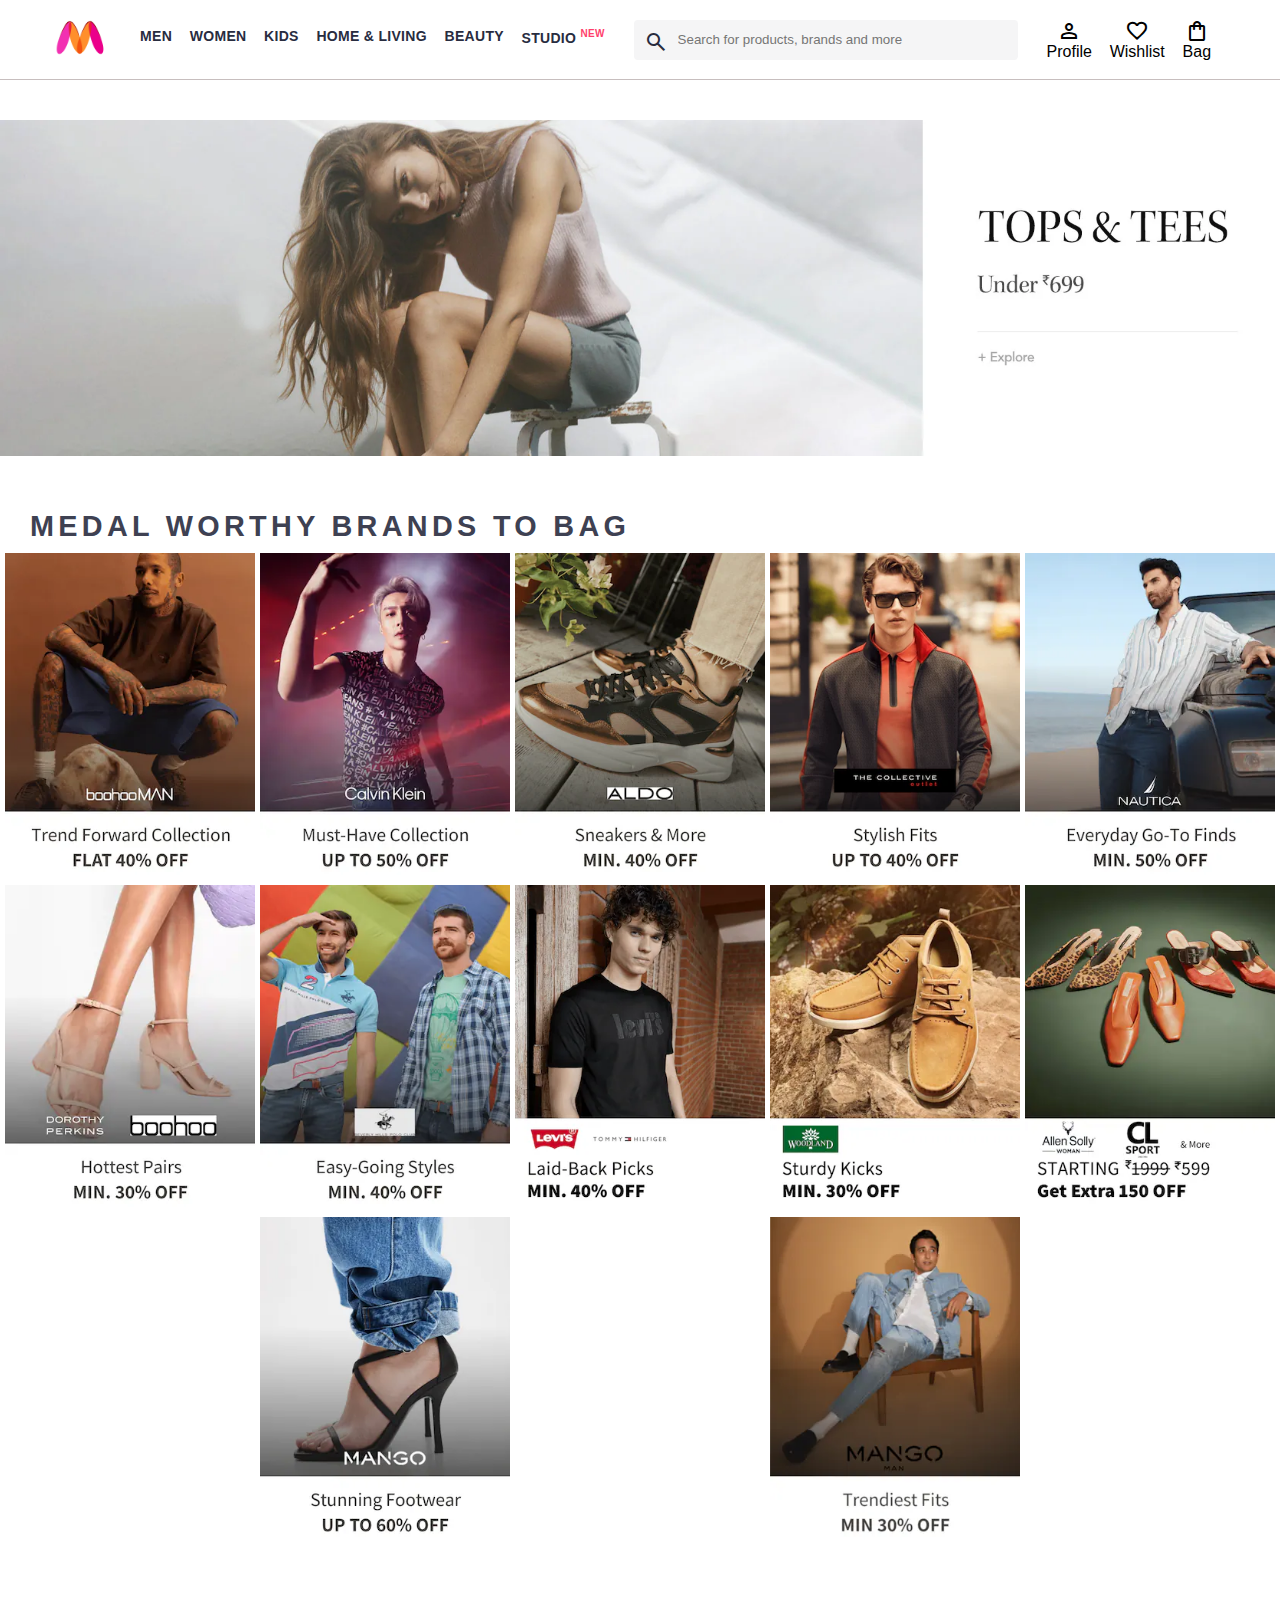
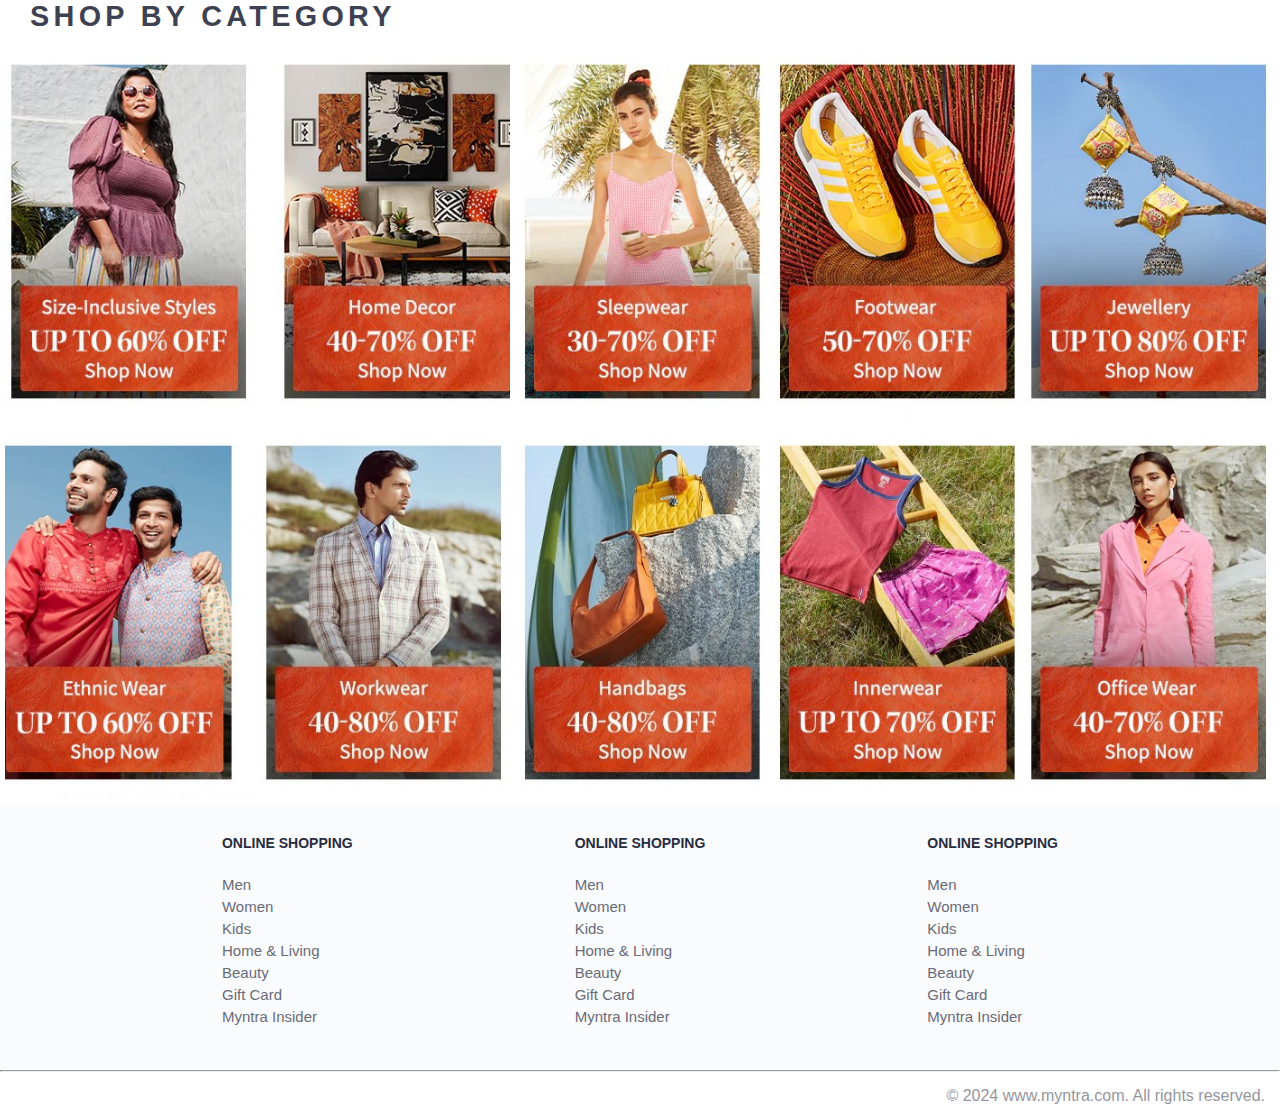
==== index.html @ bef6f416 "clone" ====
<!DOCTYPE html>
<html lang="en">
<head>
    <meta charset="UTF-8">
    <meta name="viewport" content="width=device-width, initial-scale=1.0">
    <title>Myntra</title>
    <link rel="stylesheet" href="style.css">
    <link rel="stylesheet" href="https://fonts.googleapis.com/css2?family=Material+Symbols+Outlined:opsz,wght,FILL,GRAD@20..48,100..700,0..1,-50..200" />
</head>
<body>
    <header>
        <div class="logo_container">
            <a href="#"><img class="myntra_home" src="images/logo.webp" alt="Myntra Home"></a>
        </div>
        <div class="nav_bar">
            <a href="#">Men</a>
            <a href="#">Women</a>
            <a href="#">Kids</a>
            <a href="#">Home & Living</a>
            <a href="#">Beauty</a>
            <a href="#">Studio <sup>New</sup></a>
        </div>
        <div class="search_bar">
            <span class="material-symbols-outlined search_icon">search</span>
            <input class="search_input" placeholder="Search for products, brands and more">
        </div>

        <div class="action_bar">
            <div class="action_container">
                <span class="material-symbols-outlined action_icon">person</span>
                <span class="action_name">Profile</span>
            </div>

            <div class="action_container">
                <span class="material-symbols-outlined action_icon">favorite</span>
                <span class="action_name">Wishlist</span>
            </div>
            
            
            <div class="action_container">
                <span class="material-symbols-outlined action_icon">shopping_bag</span>
                <span class="action_name">Bag</span>
                
            </div>
        
        </div>

    </header>


    <!-- Main Section -->

    <main>
        <div class="banner_container">
            <img class="banner_image" src="images/banner.jpg" alt="Main Banner">
        </div>
        <div class="category_heading">MEDAL WORTHY BRANDS TO BAG</div>
        <div class="category_items">
            <a href="#"><img class="sale_items" src="images/offers/1.png"></a>
            <a href="#"><img class="sale_items" src="images/offers/2.png"></a>
            <a href="#"><img class="sale_items" src="images/offers/3.png"></a>
            <a href="#"><img class="sale_items" src="images/offers/4.png"></a>
            <a href="#"><img class="sale_items" src="images/offers/5.png"></a>
            <a href="#"><img class="sale_items" src="images/offers/6.png"></a>
            <a href="#"><img class="sale_items" src="images/offers/7.png"></a>
            <a href="#"><img class="sale_items" src="images/offers/8.png"></a>
            <a href="#"><img class="sale_items" src="images/offers/9.png"></a>
            <a href="#"><img class="sale_items" src="images/offers/10.png"></a>
            <a href="#"><img class="sale_items" src="images/offers/11.png"></a>
            <a href="#"><img class="sale_items" src="images/offers/12.png"></a>
        </div>

        <div class="category_heading">SHOP BY CATEGORY</div>
        <div class="category_items">
            <a href="#"><img class="sale_items" src="images/categories/1.jpg"></a>
            <a href="#"><img class="sale_items" src="images/categories/2.jpg"></a>
            <a href="#"><img class="sale_items" src="images/categories/3.jpg"></a>
            <a href="#"><img class="sale_items" src="images/categories/4.jpg"></a>
            <a href="#"><img class="sale_items" src="images/categories/5.jpg"></a>
            <a href="#"><img class="sale_items" src="images/categories/6.jpg"></a>
            <a href="#"><img class="sale_items" src="images/categories/7.jpg"></a>
            <a href="#"><img class="sale_items" src="images/categories/8.jpg"></a>
            <a href="#"><img class="sale_items" src="images/categories/9.jpg"></a>
            <a href="#"><img class="sale_items" src="images/categories/10.jpg"></a>
            
        </div>
    </main>


    <!-- Footer Section -->

    <footer>
        <div class="footer_container">
            <div class="footer_column">
                <h3>ONLINE SHOPPING</h3>

                <a href="#">Men</a>
                <a href="#">Women</a>
                <a href="#">Kids</a>
                <a href="#">Home & Living</a>
                <a href="#">Beauty</a>
                <a href="#">Gift Card</a>
                <a href="#">Myntra Insider</a>
            </div>

            <div class="footer_column">
                <h3>ONLINE SHOPPING</h3>

                <a href="#">Men</a>
                <a href="#">Women</a>
                <a href="#">Kids</a>
                <a href="#">Home & Living</a>
                <a href="#">Beauty</a>
                <a href="#">Gift Card</a>
                <a href="#">Myntra Insider</a>
            </div>

            <div class="footer_column">
                <h3>ONLINE SHOPPING</h3>

                <a href="#">Men</a>
                <a href="#">Women</a>
                <a href="#">Kids</a>
                <a href="#">Home & Living</a>
                <a href="#">Beauty</a>
                <a href="#">Gift Card</a>
                <a href="#">Myntra Insider</a>
            </div>
        </div>
        <hr>

        <div class="copyright">
            © 2024 www.myntra.com. All rights reserved.
        </div>
    </footer>
    
</body>
</html>
---- style.css ----
* {
    margin: 0;
    padding: 0;
    font-family: Assistant,-apple-system,BlinkMacSystemFont,Segoe UI,Roboto,Helvetica,Arial,sans-serif;
    box-sizing: border-box;
}

header {
    display: flex;
    background-color: #ffffff;
    height: 80px;
    justify-content: space-between;
    align-items: center;
    border-bottom: 1px solid #c7bebe;
}

.myntra_home {
    height: 45px;
    /* width: 53px; */

}
.logo_container {
    margin-left: 4%;
}

.action_bar {
    margin-right: 4%;
}

.nav_bar {
    display: flex;
    min-width: 500px;
    justify-content: space-evenly;
}

.nav_bar a {
    font-size: 14px;
    letter-spacing: .3px;
    color: #282c3f;
    font-weight: 700;
    text-transform: uppercase;
    text-decoration: none;
    padding: 28px 0;
    border-bottom: 5px solid #ffffff;
}
.nav_bar a:hover {
    border-bottom: 4px solid #f54e77;
}

.nav_bar a sup {
    color: #ff3f6c;
    font-size: 10px;
}

.search_bar {
    height: 40px;
    min-width: 200px;
    width: 30%;
    display: flex;
    align-items: center;
}

.search_icon {
    box-sizing: content-box;
    height: 20px;
    padding: 10px;
    background-color: #f5f5f6;
    color: #282c3f;
    font-weight: 300;
    border-radius: 4px 0 0 4px;
}

.search_input {
    color: #696e79;
    background-color: #f5f5f6;
    flex-grow: 1;
    height: 40px;
    border: 0;
    border-radius: 0 4px 4px 0;
}

.action_bar {
    display: flex;
    min-width: 200px;
    justify-content: space-evenly;
}

.action_container {
    display: flex;
    flex-direction: column;
    align-items: center;
}


.action_bar a {
    text-decoration: none;
}

/* --------Main Section-------- */

.banner_container {
    margin: 40px 0;
}

.banner_image{
    width: 100%;
}

.category_heading {
    text-transform: uppercase;
    color: #3e4152;
    letter-spacing: .15em;
    font-size: 1.8em;
    margin: 50px 0 10px 30px;
    max-height: 5em;
    font-weight: 700;
}

.category_items {
    display: flex;
    flex-wrap: wrap;
    justify-content: space-evenly;
}

.sale_items {
    width: 250px;
}



/* -------- Footer Section -------- */

.footer_container {
    padding: 30px 0px 40px 0px;
    background: #FAFBFC;
    display: flex;
    justify-content: space-evenly;
}

.footer_column {
    display: flex;
    flex-direction: column;
}

.footer_column h3 {
    color: #282c3f;
    font-size: 14px;
    margin-bottom: 25px;
}

.footer_column a {
    color: #696b79;
    font-size: 15px;
    text-decoration: none;
    padding-bottom: 5px;
}

.copyright {
    color: #94969f;
    text-align: end;
    padding: 15px;
}
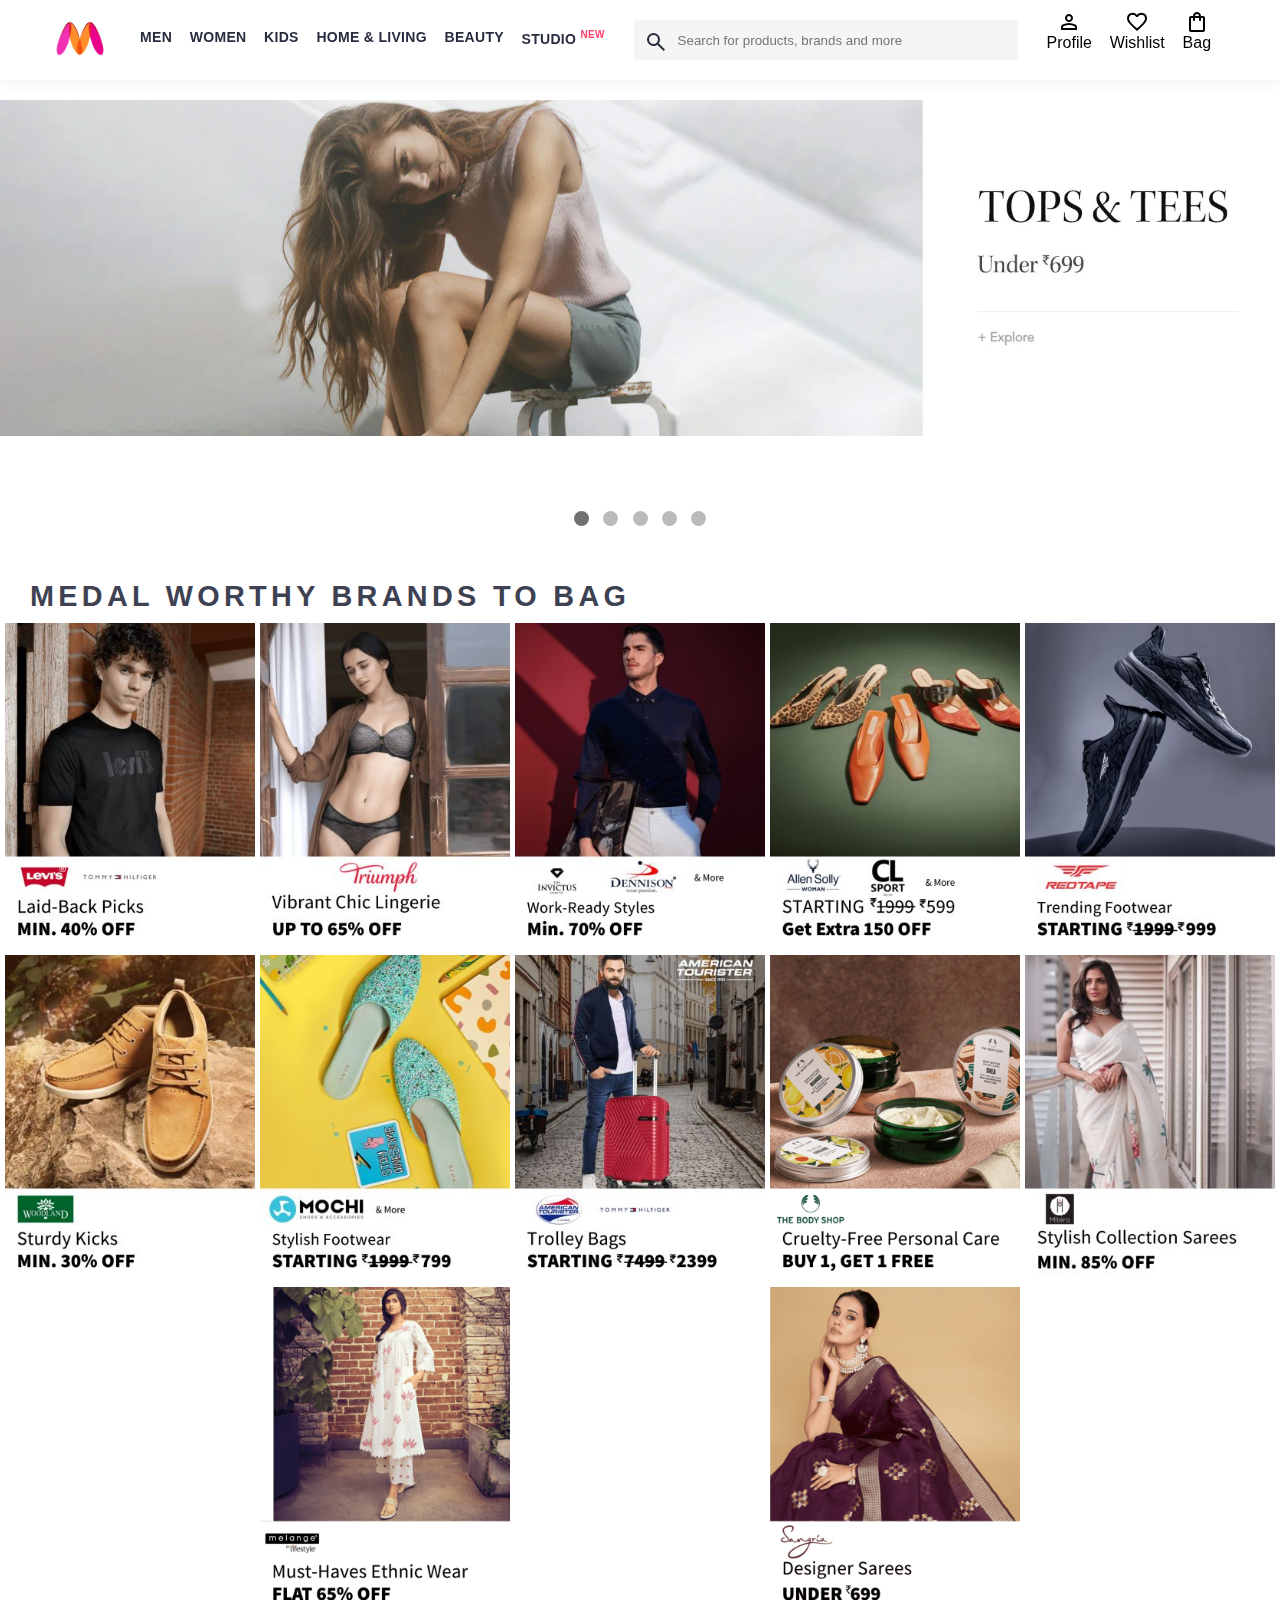
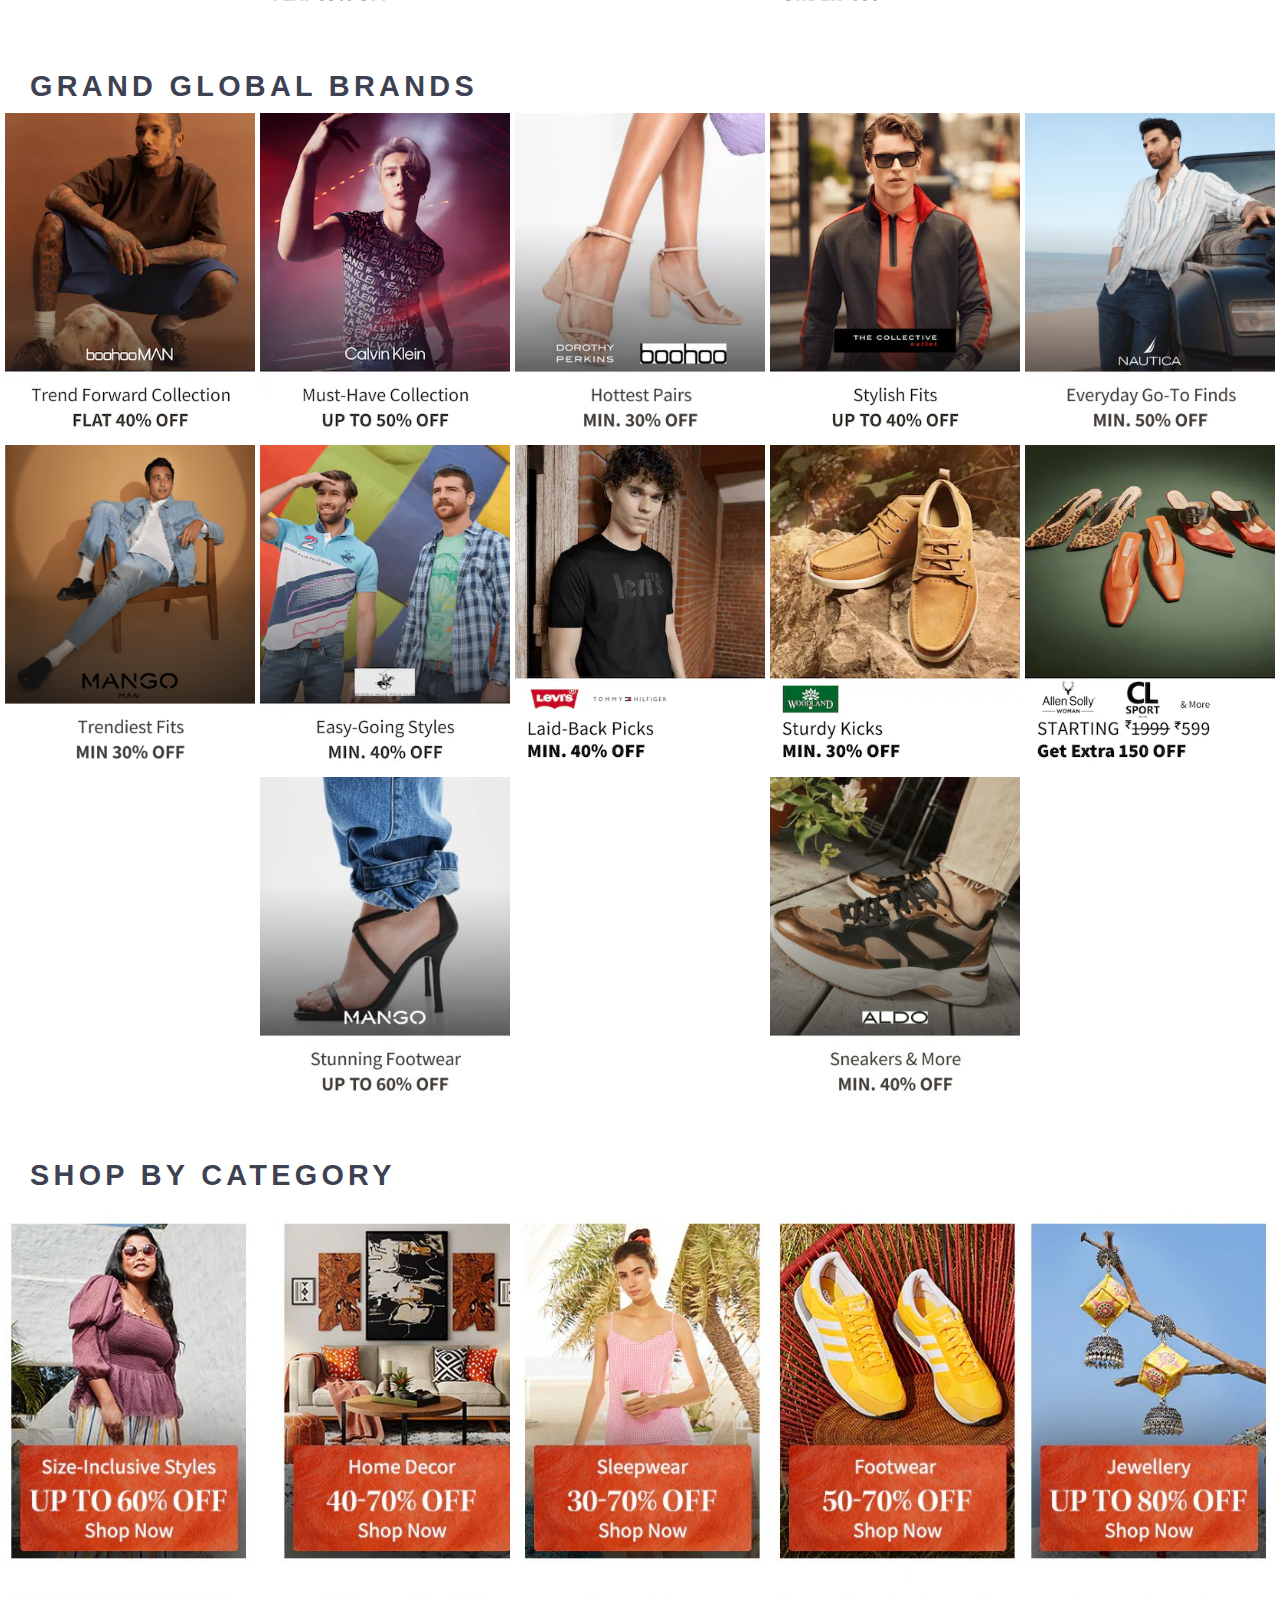
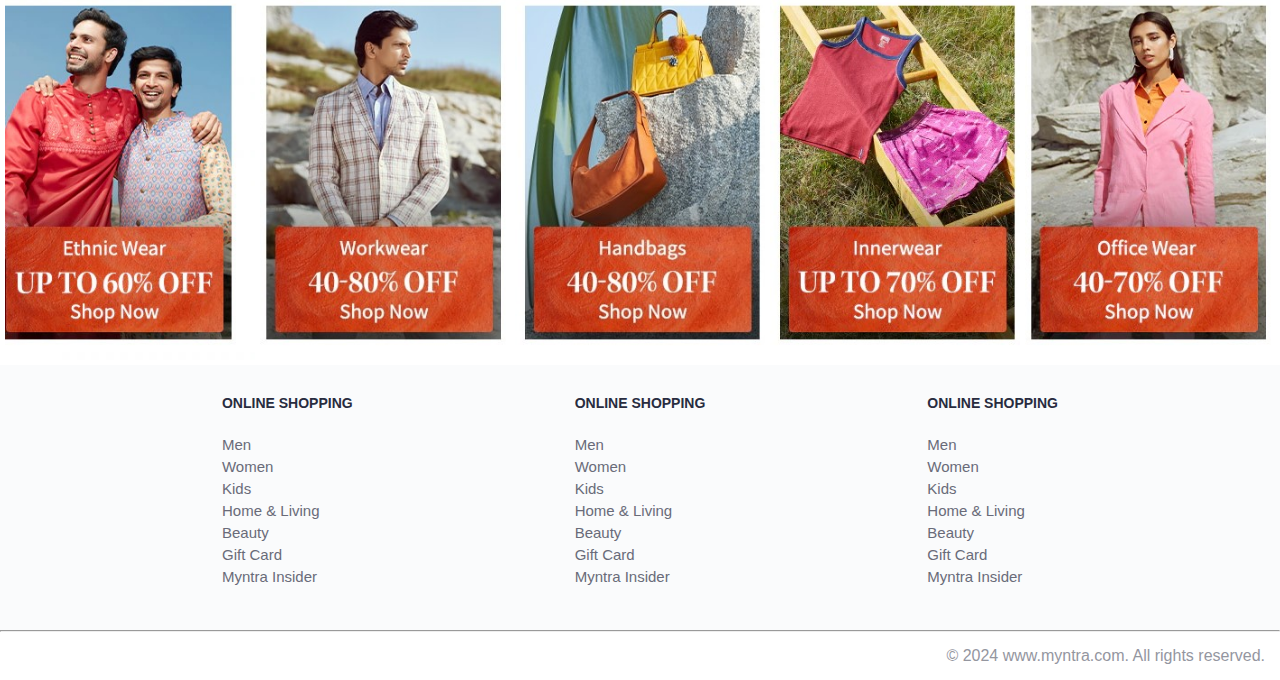
==== commit acb9246b: "clone" ====
--- a/index.html
+++ b/index.html
@@ -4,7 +4,7 @@
     <meta charset="UTF-8">
     <meta name="viewport" content="width=device-width, initial-scale=1.0">
     <title>Myntra</title>
-    <link rel="stylesheet" href="style.css">
+    <link rel="stylesheet" href="css/style.css">
     <link rel="stylesheet" href="https://fonts.googleapis.com/css2?family=Material+Symbols+Outlined:opsz,wght,FILL,GRAD@20..48,100..700,0..1,-50..200" />
 </head>
 <body>
@@ -26,6 +26,7 @@
         </div>
 
         <div class="action_bar">
+
             <div class="action_container">
                 <span class="material-symbols-outlined action_icon">person</span>
                 <span class="action_name">Profile</span>
@@ -36,12 +37,11 @@
                 <span class="action_name">Wishlist</span>
             </div>
             
-            
-            <div class="action_container">
+            <a class="action_container" href="./pages/bag.html">
                 <span class="material-symbols-outlined action_icon">shopping_bag</span>
                 <span class="action_name">Bag</span>
-                
-            </div>
+                <span class="bag-item-count">0</span>
+            </a>
         
         </div>
 
@@ -51,39 +51,79 @@
     <!-- Main Section -->
 
     <main>
+
         <div class="banner_container">
-            <img class="banner_image" src="images/banner.jpg" alt="Main Banner">
+            <div class="slider">
+                <div class="slides">
+                    <div class="slide"><img src="images/banner/banner1.jpg" alt="Banner 1"></div>
+                    <div class="slide"><img src="images/banner/banner2.jpg" alt="Banner 2"></div>
+                    <div class="slide"><img src="images/banner/banner4.jpg" alt="Banner 4"></div>
+                    <div class="slide"><img src="images/banner/banner5.jpg" alt="Banner 5"></div>
+                    <div class="slide"><img src="images/banner/banner6.jpg" alt="Banner 3"></div>
+                </div>
+            </div>
+            <div class="dots">
+                <span class="dot" data-index="0"></span>
+                <span class="dot" data-index="1"></span>
+                <span class="dot" data-index="2"></span>
+                <span class="dot" data-index="3"></span>
+                <span class="dot" data-index="4"></span>
+            </div>
         </div>
+
         <div class="category_heading">MEDAL WORTHY BRANDS TO BAG</div>
         <div class="category_items">
-            <a href="#"><img class="sale_items" src="images/offers/1.png"></a>
-            <a href="#"><img class="sale_items" src="images/offers/2.png"></a>
-            <a href="#"><img class="sale_items" src="images/offers/3.png"></a>
-            <a href="#"><img class="sale_items" src="images/offers/4.png"></a>
-            <a href="#"><img class="sale_items" src="images/offers/5.png"></a>
-            <a href="#"><img class="sale_items" src="images/offers/6.png"></a>
-            <a href="#"><img class="sale_items" src="images/offers/7.png"></a>
-            <a href="#"><img class="sale_items" src="images/offers/8.png"></a>
-            <a href="#"><img class="sale_items" src="images/offers/9.png"></a>
-            <a href="#"><img class="sale_items" src="images/offers/10.png"></a>
-            <a href="#"><img class="sale_items" src="images/offers/11.png"></a>
-            <a href="#"><img class="sale_items" src="images/offers/12.png"></a>
+            <a href="products/products.html"><img class="sale_items" src="images/offers/1.jpeg"></a>
+            <a href="products/products.html"><img class="sale_items" src="images/offers/2.jpeg"></a>
+            <a href="products/products.html"><img class="sale_items" src="images/offers/3.jpeg"></a>
+            <a href="products/products.html"><img class="sale_items" src="images/offers/4.jpeg"></a>
+            <a href="products/products.html"><img class="sale_items" src="images/offers/5.jpeg"></a>
+            <a href="products/products.html"><img class="sale_items" src="images/offers/6.jpeg"></a>
+            <a href="products/products.html"><img class="sale_items" src="images/offers/7.jpeg"></a>
+            <a href="products/products.html"><img class="sale_items" src="images/offers/8.jpeg"></a>
+            <a href="products/products.html"><img class="sale_items" src="images/offers/9.png"></a>
+            <a href="products/products.html"><img class="sale_items" src="images/offers/10.jpeg"></a>
+            <a href="products/products.html"><img class="sale_items" src="images/offers/11.png"></a>
+            <a href="products/products.html"><img class="sale_items" src="images/offers/12.png"></a>
+        </div>
+        
+        <!--
+        <div class="category_heading">SOME PRODUCTS HERE YOU CAN BUY EASILY</div>
+        <div class="items-container">
+            all codes are in js 
+        </div>
+        -->
+        
+        <div class="category_heading">GRAND GLOBAL BRANDS</div>
+        <div class="category_items">
+            <a href="products/products.html"><img class="sale_items" src="images/brand/1.png"></a>
+            <a href="products/products.html"><img class="sale_items" src="images/brand/2.png"></a>
+            <a href="products/products.html"><img class="sale_items" src="images/brand/3.jpeg"></a>
+            <a href="products/products.html"><img class="sale_items" src="images/brand/4.png"></a>
+            <a href="products/products.html"><img class="sale_items" src="images/brand/5.jpeg"></a>
+            <a href="products/products.html"><img class="sale_items" src="images/brand/6.png"></a>
+            <a href="products/products.html"><img class="sale_items" src="images/brand/7.png"></a>
+            <a href="products/products.html"><img class="sale_items" src="images/brand/8.png"></a>
+            <a href="products/products.html"><img class="sale_items" src="images/brand/9.png"></a>
+            <a href="products/products.html"><img class="sale_items" src="images/brand/10.png"></a>
+            <a href="products/products.html"><img class="sale_items" src="images/brand/11.jpeg"></a>
+            <a href="products/products.html"><img class="sale_items" src="images/brand/12.jpeg"></a>
         </div>
 
         <div class="category_heading">SHOP BY CATEGORY</div>
         <div class="category_items">
-            <a href="#"><img class="sale_items" src="images/categories/1.jpg"></a>
-            <a href="#"><img class="sale_items" src="images/categories/2.jpg"></a>
-            <a href="#"><img class="sale_items" src="images/categories/3.jpg"></a>
-            <a href="#"><img class="sale_items" src="images/categories/4.jpg"></a>
-            <a href="#"><img class="sale_items" src="images/categories/5.jpg"></a>
-            <a href="#"><img class="sale_items" src="images/categories/6.jpg"></a>
-            <a href="#"><img class="sale_items" src="images/categories/7.jpg"></a>
-            <a href="#"><img class="sale_items" src="images/categories/8.jpg"></a>
-            <a href="#"><img class="sale_items" src="images/categories/9.jpg"></a>
-            <a href="#"><img class="sale_items" src="images/categories/10.jpg"></a>
-            
+            <a href="products/products.html"><img class="sale_items" src="images/categories/1.jpg"></a>
+            <a href="products/products.html"><img class="sale_items" src="images/categories/2.jpg"></a>
+            <a href="products/products.html"><img class="sale_items" src="images/categories/3.jpg"></a>
+            <a href="products/products.html"><img class="sale_items" src="images/categories/4.jpg"></a>
+            <a href="products/products.html"><img class="sale_items" src="images/categories/5.jpg"></a>
+            <a href="products/products.html"><img class="sale_items" src="images/categories/6.jpg"></a>
+            <a href="products/products.html"><img class="sale_items" src="images/categories/7.jpg"></a>
+            <a href="products/products.html"><img class="sale_items" src="images/categories/8.jpg"></a>
+            <a href="products/products.html"><img class="sale_items" src="images/categories/9.jpg"></a>
+            <a href="products/products.html"><img class="sale_items" src="images/categories/10.jpg"></a>  
         </div>
+
     </main>
 
 
@@ -133,6 +173,9 @@
             © 2024 www.myntra.com. All rights reserved.
         </div>
     </footer>
+
+    <script src="data/items.js"></script>
+    <script src="scripts/script.js"></script>
     
 </body>
 </html>--- a/css/style.css
+++ b/css/style.css
@@ -0,0 +1,339 @@
+* {
+    margin: 0;
+    padding: 0;
+    font-family: Assistant,-apple-system,BlinkMacSystemFont,Segoe UI,Roboto,Helvetica,Arial,sans-serif;
+    box-sizing: border-box;
+}
+
+header {
+    display: flex;
+    background-color: #fff;
+    height: 80px;
+    justify-content: space-between;
+    align-items: center;
+    position: fixed; 
+    top: 0; 
+    width: 100%; 
+    z-index: 1000; /* Ensure it stays on top of other content */
+    -webkit-box-shadow: 0 4px 12px 0 rgba(0, 0, 0, .05);
+    box-shadow: 0 4px 12px 0 rgba(0, 0, 0, .05);
+}
+
+.myntra_home {
+    height: 45px; 
+}
+
+.logo_container {
+    margin-left: 4%;
+}
+
+.action_bar {
+    margin-right: 4%;
+}
+
+.nav_bar {
+    display: flex;
+    min-width: 500px;
+    justify-content: space-evenly;
+}
+
+.nav_bar a {
+    font-size: 14px;
+    letter-spacing: .3px;
+    color: #282c3f;
+    font-weight: 700;
+    text-transform: uppercase;
+    text-decoration: none;
+    padding: 28px 0;
+    border-bottom: 5px solid #ffffff;
+}
+.nav_bar a:hover {
+    border-bottom: 4px solid #f54e77;
+}
+
+.nav_bar a sup {
+    color: #ff3f6c;
+    font-size: 10px;
+}
+
+.search_bar {
+    height: 40px;
+    min-width: 200px;
+    width: 30%;
+    display: flex;
+    align-items: center;
+}
+
+.search_icon {
+    box-sizing: content-box;
+    height: 20px;
+    padding: 10px;
+    background-color: #f5f5f6;
+    color: #282c3f;
+    font-weight: 300;
+    border-radius: 4px 0 0 4px;
+}
+
+.search_input {
+    color: #696e79;
+    background-color: #f5f5f6;
+    flex-grow: 1;
+    height: 40px;
+    border: 0;
+    border-radius: 0 4px 4px 0;
+}
+
+.action_bar {
+    display: flex;
+    min-width: 200px;
+    justify-content: space-evenly;
+}
+
+.action_container {
+    display: flex;
+    flex-direction: column;
+    align-items: center;
+}
+
+
+.action_bar a {
+    text-decoration: none;
+}
+
+main {
+    padding-top: 60px; /* Adjust value if the header height changes */
+}
+
+/* --------Main Section-------- */
+.banner_container {
+    width: 100%;
+    max-width: 1920px;
+    height: 430px;
+    margin: 40px auto;
+    overflow: hidden;
+    position: relative;
+}
+
+.slider {
+    display: flex;
+    transition: transform 1s ease-in-out;
+}
+
+.slides {
+    display: flex;
+    width: 100%;
+}
+
+.slide {
+    min-width: 100%;
+    box-sizing: border-box;
+    transition: opacity 1s ease-in-out;
+}
+
+.slide img {
+    width: 100%;
+    height: 540px;
+    object-fit: cover; /* Ensures the image covers the entire slide */
+}
+
+.dots {
+    text-align: center;
+    position: absolute;
+    bottom: 0px;
+    width: 100%;
+}
+
+.dot {
+    height: 15px;
+    width: 15px;
+    margin: 0 5px;
+    background-color: #bbb;
+    border-radius: 50%;
+    display: inline-block;
+    cursor: pointer;
+    transition: background-color 0.3s ease;
+}
+
+.dot.active {
+    background-color: #717171;
+}
+
+@media (max-width: 1920px) {
+    .slide img {
+        height: auto; /* Maintain aspect ratio */
+    }
+}
+
+
+
+.category_heading {
+    text-transform: uppercase;
+    color: #3e4152;
+    letter-spacing: .15em;
+    font-size: 1.8em;
+    margin: 50px 0 10px 30px;
+    max-height: 5em;
+    font-weight: 700;
+}
+
+.category_items {
+    width: 100%;
+    /* margin: 50px 10%; */
+    display: flex;
+    flex-wrap: wrap;
+    justify-content: space-evenly;
+}
+
+.sale_items {
+    width: 250px;
+}
+
+
+
+/* -------- Footer Section -------- */
+
+.footer_container {
+    padding: 30px 0px 40px 0px;
+    background: #FAFBFC;
+    display: flex;
+    justify-content: space-evenly;
+}
+
+.footer_column {
+    display: flex;
+    flex-direction: column;
+}
+
+.footer_column h3 {
+    color: #282c3f;
+    font-size: 14px;
+    margin-bottom: 25px;
+}
+
+.footer_column a {
+    color: #696b79;
+    font-size: 15px;
+    text-decoration: none;
+    padding-bottom: 5px;
+}
+
+.copyright {
+    color: #94969f;
+    text-align: end;
+    padding: 15px;
+}
+
+
+
+
+/* Buy Products */
+
+.items-container {
+    width: 90%;
+    margin: 50px 5%;
+    display: flex;
+    flex-wrap: wrap;
+    justify-content: space-evenly;
+}
+
+.item-container {
+    width: 250px;
+    margin: 10px;
+}
+
+.item-image {
+    width: 100%;
+}
+
+.rating {
+    font-size: 12px;
+    font-weight: 700;
+}
+
+.company-name {
+    margin-top: 15px;
+    font-size: 16px;
+    font-weight: 700;
+    line-height: 1;
+    color: #282c3f;
+    margin-bottom: 6px;
+    overflow: hidden;
+    text-overflow: ellipsis;
+    white-space: nowrap;
+}
+
+.item-name {
+    color: #535766;
+    font-size: 14px;
+    line-height: 1;
+    margin-bottom: 0;
+    margin-top: 0;
+    overflow: hidden;
+    text-overflow: ellipsis;
+    white-space: nowrap;
+    font-weight: 400;
+    display: block;
+}
+
+.price {
+    margin-top: 10px;
+    font-size: 14px;
+    line-height: 15px;
+    color: #282c3f;
+    white-space: nowrap;
+}
+
+.current-price {
+    font-size: 14px;
+    font-weight: 700;
+    color: #282c3f;
+}
+
+.original-price {
+    text-decoration: line-through;
+    color: #7e818c;
+    font-weight: 400;
+    margin-left: 5px;
+    font-size: 12px;
+}
+
+.discount {
+    color: #ff905a;
+    font-weight: 400;
+    font-size: 12px;
+    margin-left: 5px;
+}
+
+.btn-add-bag {
+    margin-top: 8px;
+    font-size: 18px;
+    width: 100%;
+    background-color: lightgreen;
+    border: none;
+    padding: 5px 15px;
+    border-radius: 10px;
+    cursor: pointer;
+}
+
+.bag-item-count {
+    background-color: #f16565;
+    white-space: nowrap;
+    text-align: center;
+    line-height: 18px;
+    padding: 0 6px;
+    height: 18px;
+    position: relative;
+    border-radius: 50%;
+    font-size: 12px;
+    color: #fff;
+    left: 13px;
+    top: -44px;
+    font-weight: 700;
+    cursor: pointer;
+}
+
+
+a {
+    text-decoration: none;
+    color: black;
+}